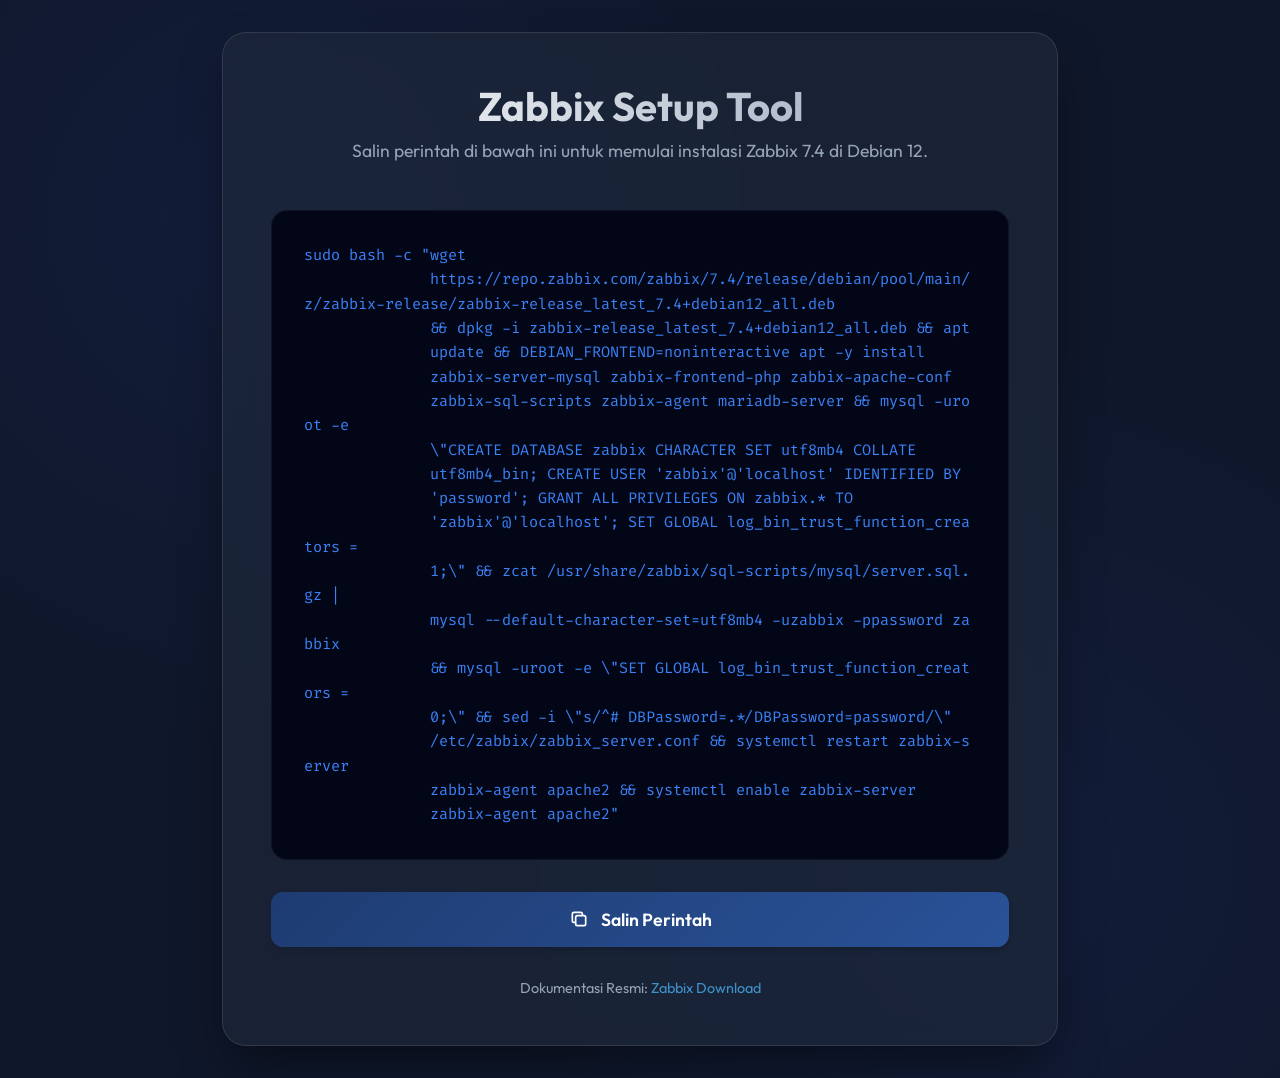
==== index.html @ a8af1aa0 "Add files via upload" ====
<!doctype html>
<html lang="id">
  <head>
    <meta charset="UTF-8" />
    <meta name="viewport" content="width=device-width, initial-scale=1.0" />
    <title>Zabbix 7.4 Installation Script</title>
    <link rel="preconnect" href="https://fonts.googleapis.com" />
    <link rel="preconnect" href="https://fonts.gstatic.com" crossorigin />
    <link
      href="https://fonts.googleapis.com/css2?family=Outfit:wght@300;400;600;700&family=Fira+Code:wght@400;500&display=swap"
      rel="stylesheet"
    />
    <link rel="stylesheet" href="style.css" />
  </head>
  <body>
    <div class="container">
      <div class="card">
        <h1>Zabbix Setup Tool</h1>
        <p class="subtitle">
          Salin perintah di bawah ini untuk memulai instalasi Zabbix 7.4 di
          Debian 12.
        </p>

        <div class="code-container">
          <div class="code-wrapper">
            <code id="command-text"
              >sudo bash -c "wget
              https://repo.zabbix.com/zabbix/7.4/release/debian/pool/main/z/zabbix-release/zabbix-release_latest_7.4+debian12_all.deb
              && dpkg -i zabbix-release_latest_7.4+debian12_all.deb && apt
              update && DEBIAN_FRONTEND=noninteractive apt -y install
              zabbix-server-mysql zabbix-frontend-php zabbix-apache-conf
              zabbix-sql-scripts zabbix-agent mariadb-server && mysql -uroot -e
              \"CREATE DATABASE zabbix CHARACTER SET utf8mb4 COLLATE
              utf8mb4_bin; CREATE USER 'zabbix'@'localhost' IDENTIFIED BY
              'password'; GRANT ALL PRIVILEGES ON zabbix.* TO
              'zabbix'@'localhost'; SET GLOBAL log_bin_trust_function_creators =
              1;\" && zcat /usr/share/zabbix/sql-scripts/mysql/server.sql.gz |
              mysql --default-character-set=utf8mb4 -uzabbix -ppassword zabbix
              && mysql -uroot -e \"SET GLOBAL log_bin_trust_function_creators =
              0;\" && sed -i \"s/^# DBPassword=.*/DBPassword=password/\"
              /etc/zabbix/zabbix_server.conf && systemctl restart zabbix-server
              zabbix-agent apache2 && systemctl enable zabbix-server
              zabbix-agent apache2"</code
            >
          </div>
        </div>

        <button class="copy-button" id="copy-btn">
          <svg
            xmlns="http://www.w3.org/2000/svg"
            fill="none"
            viewBox="0 0 24 24"
            stroke="currentColor"
          >
            <path
              stroke-linecap="round"
              stroke-linejoin="round"
              stroke-width="2"
              d="M8 16H6a2 2 0 01-2-2V6a2 2 0 012-2h8a2 2 0 012 2v2m-6 12h8a2 2 0 002-2v-8a2 2 0 00-2-2h-8a2 2 0 00-2 2v8a2 2 0 002 2z"
            />
          </svg>
          <span id="btn-text">Salin Perintah</span>
        </button>

        <div class="footer">
          <p>
            Dokumentasi Resmi:
            <a href="https://www.zabbix.com/download" target="_blank"
              >Zabbix Download</a
            >
          </p>
        </div>
      </div>
    </div>
    <script src="script.js"></script>
  </body>
</html>
---- style.css ----
:root {
  --primary-gradient: linear-gradient(135deg, #1e3c72 0%, #2a5298 100%);
  --accent-color: #3e92cc;
  --bg-dark: #0f172a;
  --card-bg: rgba(30, 41, 59, 0.7);
  --text-primary: #f8fafc;
  --text-secondary: #94a3b8;
  --border-color: rgba(255, 255, 255, 0.1);
}

* {
  margin: 0;
  padding: 0;
  box-sizing: border-box;
  font-family:
    "Outfit",
    -apple-system,
    BlinkMacSystemFont,
    "Segoe UI",
    Roboto,
    Helvetica,
    Arial,
    sans-serif;
}

body {
  background-color: var(--bg-dark);
  color: var(--text-primary);
  min-height: 100vh;
  display: flex;
  justify-content: center;
  align-items: center;
  overflow-x: hidden;
  background-image:
    radial-gradient(
      circle at 20% 20%,
      rgba(30, 58, 138, 0.15) 0%,
      transparent 40%
    ),
    radial-gradient(
      circle at 80% 80%,
      rgba(30, 58, 138, 0.15) 0%,
      transparent 40%
    );
}

.container {
  width: 90%;
  max-width: 900px;
  padding: 2rem;
  z-index: 1;
}

.card {
  background: var(--card-bg);
  backdrop-filter: blur(12px);
  -webkit-backdrop-filter: blur(12px);
  border: 1px solid var(--border-color);
  border-radius: 24px;
  padding: 3rem;
  box-shadow: 0 25px 50px -12px rgba(0, 0, 0, 0.5);
  animation: fadeIn 0.8s ease-out;
}

@keyframes fadeIn {
  from {
    opacity: 0;
    transform: translateY(20px);
  }
  to {
    opacity: 1;
    transform: translateY(0);
  }
}

h1 {
  font-size: 2.5rem;
  font-weight: 700;
  margin-bottom: 0.5rem;
  background: linear-gradient(to right, #fff, #94a3b8);
  -webkit-background-clip: text;
  -webkit-text-fill-color: transparent;
  text-align: center;
}

p.subtitle {
  color: var(--text-secondary);
  text-align: center;
  margin-bottom: 3rem;
  font-size: 1.1rem;
}

.code-container {
  position: relative;
  background: #020617;
  border-radius: 16px;
  padding: 2rem;
  border: 1px solid rgba(255, 255, 255, 0.05);
  margin-bottom: 2rem;
  transition:
    transform 0.3s ease,
    box-shadow 0.3s ease;
}

.code-container:hover {
  transform: translateY(-2px);
  box-shadow: 0 10px 30px -10px rgba(59, 130, 246, 0.2);
}

.code-wrapper {
  overflow-x: auto;
  scrollbar-width: thin;
  scrollbar-color: #334155 #020617;
}

code {
  font-family: "Fira Code", "Cascadia Code", "Source Code Pro", monospace;
  color: #3b82f6;
  font-size: 0.95rem;
  line-height: 1.6;
  white-space: pre-wrap;
  word-break: break-all;
}

.copy-button {
  margin-top: 1.5rem;
  width: 100%;
  padding: 1rem 2rem;
  background: var(--primary-gradient);
  border: none;
  border-radius: 12px;
  color: white;
  font-size: 1.1rem;
  font-weight: 600;
  cursor: pointer;
  display: flex;
  justify-content: center;
  align-items: center;
  gap: 0.75rem;
  transition: all 0.3s cubic-bezier(0.4, 0, 0.2, 1);
  box-shadow:
    0 4px 6px -1px rgba(0, 0, 0, 0.1),
    0 2px 4px -1px rgba(0, 0, 0, 0.06);
}

.copy-button:hover {
  transform: scale(1.02);
  box-shadow:
    0 20px 25px -5px rgba(0, 0, 0, 0.2),
    0 10px 10px -5px rgba(0, 0, 0, 0.04);
  filter: brightness(1.1);
}

.copy-button:active {
  transform: scale(0.98);
}

.copy-button svg {
  width: 20px;
  height: 20px;
  transition: transform 0.3s ease;
}

.copy-button.success {
  background: linear-gradient(135deg, #059669 0%, #10b981 100%);
}

.copy-button.success svg {
  transform: rotate(360deg);
}

.footer {
  text-align: center;
  margin-top: 2rem;
  color: var(--text-secondary);
  font-size: 0.9rem;
}

.footer a {
  color: var(--accent-color);
  text-decoration: none;
}

.footer a:hover {
  text-decoration: underline;
}

@media (max-width: 640px) {
  .card {
    padding: 1.5rem;
  }
  h1 {
    font-size: 1.8rem;
  }
  code {
    font-size: 0.85rem;
  }
}
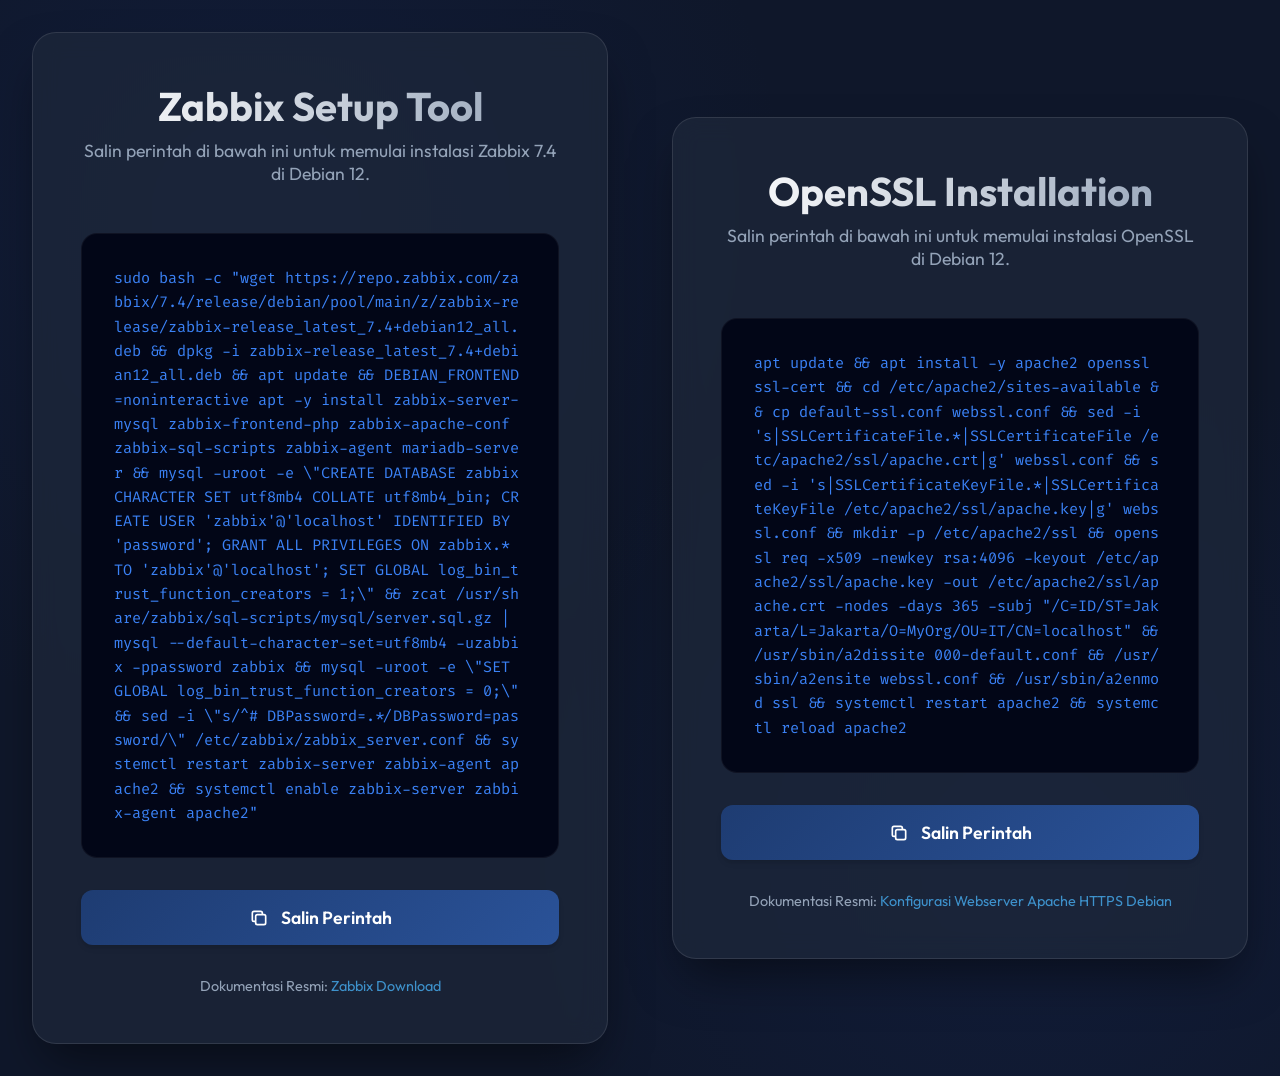
==== commit 45cac2ed: "Add files via upload" ====
--- a/index.html
+++ b/index.html
@@ -24,23 +24,7 @@
         <div class="code-container">
           <div class="code-wrapper">
             <code id="command-text"
-              >sudo bash -c "wget
-              https://repo.zabbix.com/zabbix/7.4/release/debian/pool/main/z/zabbix-release/zabbix-release_latest_7.4+debian12_all.deb
-              && dpkg -i zabbix-release_latest_7.4+debian12_all.deb && apt
-              update && DEBIAN_FRONTEND=noninteractive apt -y install
-              zabbix-server-mysql zabbix-frontend-php zabbix-apache-conf
-              zabbix-sql-scripts zabbix-agent mariadb-server && mysql -uroot -e
-              \"CREATE DATABASE zabbix CHARACTER SET utf8mb4 COLLATE
-              utf8mb4_bin; CREATE USER 'zabbix'@'localhost' IDENTIFIED BY
-              'password'; GRANT ALL PRIVILEGES ON zabbix.* TO
-              'zabbix'@'localhost'; SET GLOBAL log_bin_trust_function_creators =
-              1;\" && zcat /usr/share/zabbix/sql-scripts/mysql/server.sql.gz |
-              mysql --default-character-set=utf8mb4 -uzabbix -ppassword zabbix
-              && mysql -uroot -e \"SET GLOBAL log_bin_trust_function_creators =
-              0;\" && sed -i \"s/^# DBPassword=.*/DBPassword=password/\"
-              /etc/zabbix/zabbix_server.conf && systemctl restart zabbix-server
-              zabbix-agent apache2 && systemctl enable zabbix-server
-              zabbix-agent apache2"</code
+              >sudo bash -c "wget https://repo.zabbix.com/zabbix/7.4/release/debian/pool/main/z/zabbix-release/zabbix-release_latest_7.4+debian12_all.deb && dpkg -i zabbix-release_latest_7.4+debian12_all.deb && apt update && DEBIAN_FRONTEND=noninteractive apt -y install zabbix-server-mysql zabbix-frontend-php zabbix-apache-conf zabbix-sql-scripts zabbix-agent mariadb-server && mysql -uroot -e \"CREATE DATABASE zabbix CHARACTER SET utf8mb4 COLLATE utf8mb4_bin; CREATE USER 'zabbix'@'localhost' IDENTIFIED BY 'password'; GRANT ALL PRIVILEGES ON zabbix.* TO 'zabbix'@'localhost'; SET GLOBAL log_bin_trust_function_creators = 1;\" && zcat /usr/share/zabbix/sql-scripts/mysql/server.sql.gz | mysql --default-character-set=utf8mb4 -uzabbix -ppassword zabbix && mysql -uroot -e \"SET GLOBAL log_bin_trust_function_creators = 0;\" && sed -i \"s/^# DBPassword=.*/DBPassword=password/\" /etc/zabbix/zabbix_server.conf && systemctl restart zabbix-server zabbix-agent apache2 && systemctl enable zabbix-server zabbix-agent apache2"</code
             >
           </div>
         </div>
@@ -72,6 +56,51 @@
         </div>
       </div>
     </div>
+
+       <div class="container">
+      <div class="card">
+        <h1>OpenSSL Installation</h1>
+        <p class="subtitle">
+          Salin perintah di bawah ini untuk memulai instalasi OpenSSL di
+          Debian 12.
+        </p>
+
+        <div class="code-container">
+          <div class="code-wrapper">
+            <code id="command-text"
+              >apt update && apt install -y apache2 openssl ssl-cert && cd /etc/apache2/sites-available && cp default-ssl.conf webssl.conf && sed -i 's|SSLCertificateFile.*|SSLCertificateFile /etc/apache2/ssl/apache.crt|g' webssl.conf && sed -i 's|SSLCertificateKeyFile.*|SSLCertificateKeyFile /etc/apache2/ssl/apache.key|g' webssl.conf && mkdir -p /etc/apache2/ssl && openssl req -x509 -newkey rsa:4096 -keyout /etc/apache2/ssl/apache.key -out /etc/apache2/ssl/apache.crt -nodes -days 365 -subj "/C=ID/ST=Jakarta/L=Jakarta/O=MyOrg/OU=IT/CN=localhost" && /usr/sbin/a2dissite 000-default.conf && /usr/sbin/a2ensite webssl.conf && /usr/sbin/a2enmod ssl && systemctl restart apache2 && systemctl reload apache2</code
+            >
+          </div>
+        </div>
+
+        <button class="copy-button" id="copy-btn">
+          <svg
+            xmlns="http://www.w3.org/2000/svg"
+            fill="none"
+            viewBox="0 0 24 24"
+            stroke="currentColor"
+          >
+            <path
+              stroke-linecap="round"
+              stroke-linejoin="round"
+              stroke-width="2"
+              d="M8 16H6a2 2 0 01-2-2V6a2 2 0 012-2h8a2 2 0 012 2v2m-6 12h8a2 2 0 002-2v-8a2 2 0 00-2-2h-8a2 2 0 00-2 2v8a2 2 0 002 2z"
+            />
+          </svg>
+          <span id="btn-text">Salin Perintah</span>
+        </button>
+
+        <div class="footer">
+          <p>
+            Dokumentasi Resmi:
+            <a href="https://rafimf.gitlab.io/notes/network/linux/konfigurasi-webserver-apache-https-debian/" target="_blank"
+              >Konfigurasi Webserver Apache HTTPS Debian</a
+            >
+          </p>
+        </div>
+      </div>
+    </div>
+
     <script src="script.js"></script>
   </body>
 </html>
